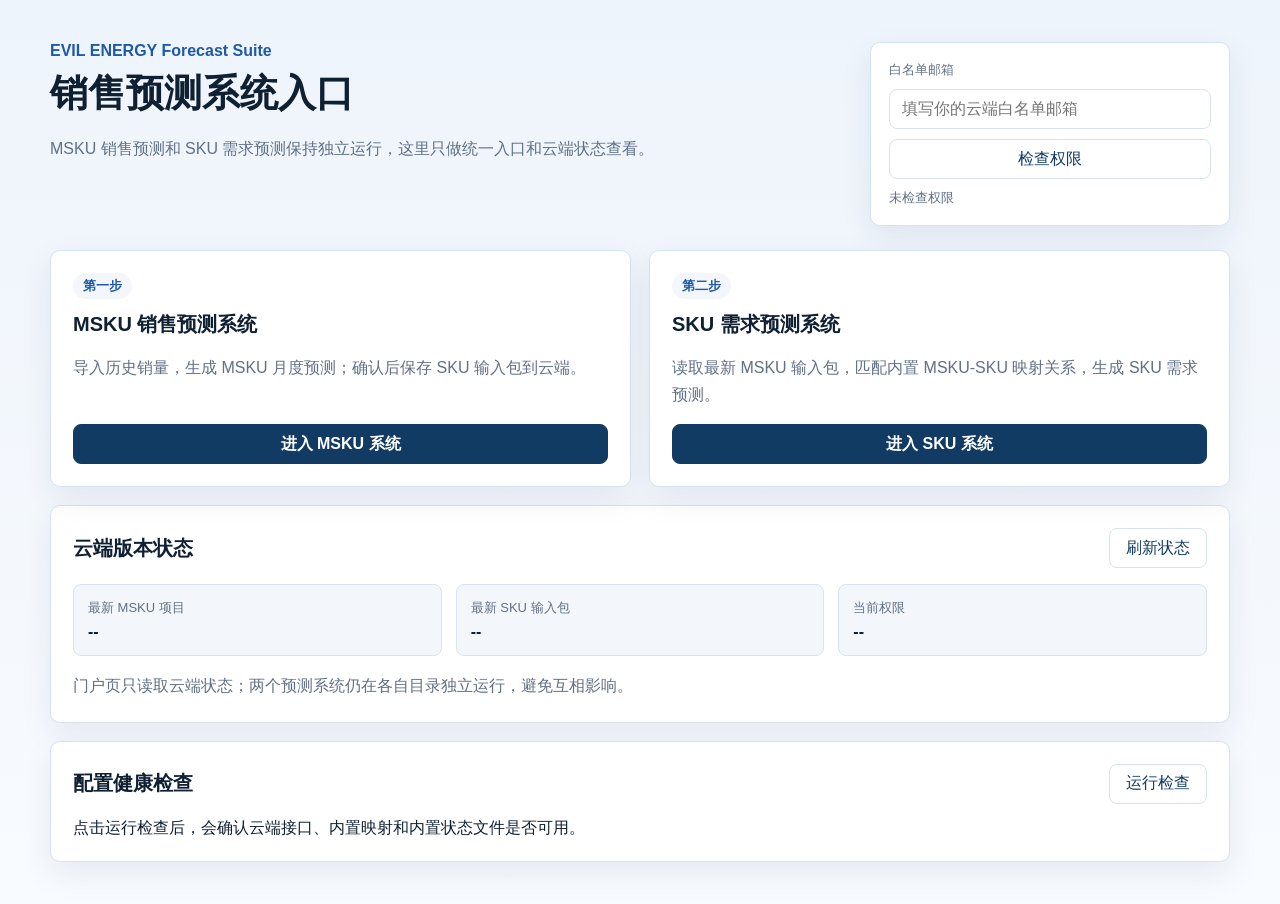
==== index.html @ 39bbcb65 "Add files via upload" ====
<!doctype html>
<html lang="zh-CN">
<head>
  <meta charset="utf-8" />
  <meta name="viewport" content="width=device-width, initial-scale=1" />
  <title>EVIL ENERGY 预测系统入口</title>
  <link rel="icon" href="data:," />
  <link rel="stylesheet" href="./styles.css" />
</head>
<body>
  <main class="portal">
    <header class="hero">
      <div>
        <span class="eyebrow">EVIL ENERGY Forecast Suite</span>
        <h1>销售预测系统入口</h1>
        <p>MSKU 销售预测和 SKU 需求预测保持独立运行，这里只做统一入口和云端状态查看。</p>
      </div>
      <div class="auth-card">
        <label>白名单邮箱</label>
        <input id="cloudUserEmail" type="email" placeholder="填写你的云端白名单邮箱" />
        <button id="checkCloudAuth" type="button">检查权限</button>
        <div id="authStatus" class="status">未检查权限</div>
      </div>
    </header>

    <section class="apps">
      <article class="app-card">
        <div>
          <span class="tag">第一步</span>
          <h2>MSKU 销售预测系统</h2>
          <p>导入历史销量，生成 MSKU 月度预测；确认后保存 SKU 输入包到云端。</p>
        </div>
        <a class="primary" href="./msku/index.html">进入 MSKU 系统</a>
      </article>

      <article class="app-card">
        <div>
          <span class="tag">第二步</span>
          <h2>SKU 需求预测系统</h2>
          <p>读取最新 MSKU 输入包，匹配内置 MSKU-SKU 映射关系，生成 SKU 需求预测。</p>
        </div>
        <a class="primary" href="./sku/index.html">进入 SKU 系统</a>
      </article>
    </section>

    <section class="status-panel">
      <div class="panel-head">
        <h2>云端版本状态</h2>
        <button id="refreshCloudStatus" type="button">刷新状态</button>
      </div>
      <div class="status-grid">
        <div>
          <span>最新 MSKU 项目</span>
          <strong id="mskuProjectStatus">--</strong>
        </div>
        <div>
          <span>最新 SKU 输入包</span>
          <strong id="skuPackageStatus">--</strong>
        </div>
        <div>
          <span>当前权限</span>
          <strong id="roleStatus">--</strong>
        </div>
      </div>
      <p class="note">门户页只读取云端状态；两个预测系统仍在各自目录独立运行，避免互相影响。</p>
    </section>

    <section class="status-panel">
      <div class="panel-head">
        <h2>配置健康检查</h2>
        <button id="runHealthCheck" type="button">运行检查</button>
      </div>
      <div id="healthRows" class="health-list">
        <div>点击运行检查后，会确认云端接口、内置映射和内置状态文件是否可用。</div>
      </div>
    </section>
  </main>

  <div id="toast" class="toast"></div>
  <script src="./app.js"></script>
</body>
</html>
---- styles.css ----
:root {
  --navy: #123b63;
  --blue: #1e5aa7;
  --soft: #f3f7fb;
  --line: #d7e2ef;
  --text: #102033;
  --muted: #607086;
  --green: #116b44;
  --red: #aa1e2c;
}

* { box-sizing: border-box; }
body {
  margin: 0;
  min-height: 100vh;
  font-family: "Microsoft YaHei", Arial, sans-serif;
  background: linear-gradient(180deg, #eef4fb 0%, #f8fbff 100%);
  color: var(--text);
}
a { color: inherit; text-decoration: none; }
button, input {
  font: inherit;
}
button, .primary {
  display: inline-flex;
  align-items: center;
  justify-content: center;
  min-height: 40px;
  padding: 0 16px;
  border: 1px solid var(--line);
  border-radius: 8px;
  background: #fff;
  color: var(--navy);
  cursor: pointer;
}
.primary {
  background: var(--navy);
  color: #fff;
  border-color: var(--navy);
  font-weight: 700;
}
input {
  width: 100%;
  height: 40px;
  padding: 0 12px;
  border: 1px solid var(--line);
  border-radius: 8px;
}
.portal {
  width: min(1180px, calc(100% - 40px));
  margin: 0 auto;
  padding: 42px 0;
}
.hero {
  display: grid;
  grid-template-columns: 1fr 360px;
  gap: 24px;
  align-items: stretch;
}
.eyebrow {
  color: var(--blue);
  font-weight: 700;
}
h1 {
  margin: 8px 0 10px;
  font-size: 38px;
}
h2 {
  margin: 0;
  font-size: 20px;
}
p {
  color: var(--muted);
  line-height: 1.7;
}
.auth-card,
.app-card,
.status-panel {
  background: #fff;
  border: 1px solid var(--line);
  border-radius: 10px;
  box-shadow: 0 12px 32px rgba(20, 44, 76, .08);
}
.auth-card {
  display: grid;
  gap: 10px;
  padding: 18px;
}
.auth-card label {
  color: var(--muted);
  font-size: 13px;
}
.apps {
  display: grid;
  grid-template-columns: 1fr 1fr;
  gap: 18px;
  margin-top: 24px;
}
.app-card {
  display: flex;
  flex-direction: column;
  justify-content: space-between;
  min-height: 230px;
  padding: 22px;
}
.tag {
  display: inline-flex;
  margin-bottom: 12px;
  padding: 4px 10px;
  border-radius: 999px;
  background: var(--soft);
  color: var(--blue);
  font-weight: 700;
  font-size: 13px;
}
.status-panel {
  margin-top: 18px;
  padding: 22px;
}
.panel-head {
  display: flex;
  justify-content: space-between;
  gap: 14px;
  align-items: center;
}
.status-grid {
  display: grid;
  grid-template-columns: repeat(3, 1fr);
  gap: 14px;
  margin-top: 16px;
}
.status-grid div {
  padding: 14px;
  border: 1px solid var(--line);
  border-radius: 8px;
  background: var(--soft);
}
.status-grid span,
.status {
  display: block;
  color: var(--muted);
  font-size: 13px;
}
.status-grid strong {
  display: block;
  margin-top: 6px;
  white-space: pre-line;
}
.status.success { color: var(--green); }
.status.error { color: var(--red); }
.note {
  margin-bottom: 0;
}
.health-list {
  display: grid;
  gap: 10px;
  margin-top: 14px;
}
.health-row {
  display: flex;
  justify-content: space-between;
  gap: 16px;
  padding: 12px 14px;
  border: 1px solid var(--line);
  border-radius: 8px;
  background: var(--soft);
}
.health-row.ok {
  border-color: #b8dfc9;
  background: #ecfdf3;
}
.health-row.bad {
  border-color: #f2a9b0;
  background: #fff0f1;
}
.health-row span {
  color: var(--muted);
  text-align: right;
}
.toast {
  position: fixed;
  left: 50%;
  bottom: 28px;
  transform: translateX(-50%) translateY(20px);
  opacity: 0;
  pointer-events: none;
  padding: 12px 16px;
  background: var(--navy);
  color: #fff;
  border-radius: 8px;
  box-shadow: 0 12px 30px rgba(15, 35, 60, .25);
  transition: .2s ease;
}
.toast.show {
  opacity: 1;
  transform: translateX(-50%) translateY(0);
}
.toast.error { background: var(--red); }
.toast.success { background: var(--green); }

@media (max-width: 860px) {
  .hero,
  .apps,
  .status-grid {
    grid-template-columns: 1fr;
  }
  h1 { font-size: 30px; }
}
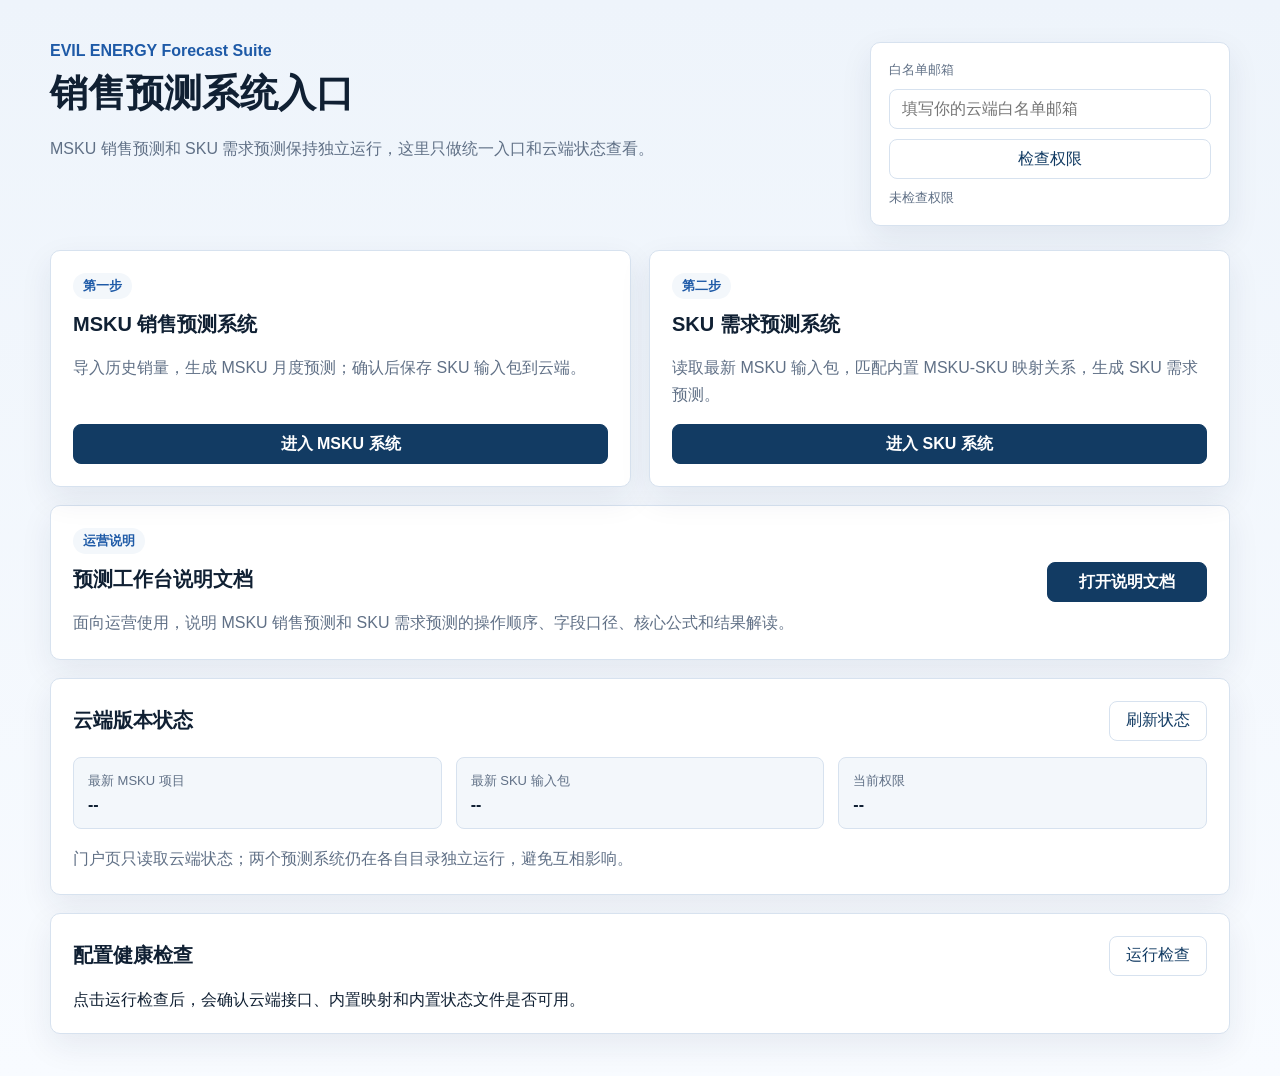
==== commit eb887128: "Add files via upload" ====
--- a/index.html
+++ b/index.html
@@ -43,6 +43,15 @@
       </article>
     </section>
 
+    <section class="guide-panel">
+      <div>
+        <span class="tag">运营说明</span>
+        <h2>预测工作台说明文档</h2>
+        <p>面向运营使用，说明 MSKU 销售预测和 SKU 需求预测的操作顺序、字段口径、核心公式和结果解读。</p>
+      </div>
+      <a class="primary secondary-link" href="./docs/operation-guide.html" target="_blank" rel="noopener">打开说明文档</a>
+    </section>
+
     <section class="status-panel">
       <div class="panel-head">
         <h2>云端版本状态</h2>
--- a/styles.css
+++ b/styles.css
@@ -75,6 +75,7 @@
 }
 .auth-card,
 .app-card,
+.guide-panel,
 .status-panel {
   background: #fff;
   border: 1px solid var(--line);
@@ -102,6 +103,20 @@
   justify-content: space-between;
   min-height: 230px;
   padding: 22px;
+}
+.guide-panel {
+  display: flex;
+  justify-content: space-between;
+  gap: 24px;
+  align-items: center;
+  margin-top: 18px;
+  padding: 22px;
+}
+.guide-panel p {
+  margin-bottom: 0;
+}
+.secondary-link {
+  min-width: 160px;
 }
 .tag {
   display: inline-flex;
@@ -201,8 +216,12 @@
 @media (max-width: 860px) {
   .hero,
   .apps,
+  .guide-panel,
   .status-grid {
     grid-template-columns: 1fr;
   }
+  .guide-panel {
+    display: grid;
+  }
   h1 { font-size: 30px; }
 }
